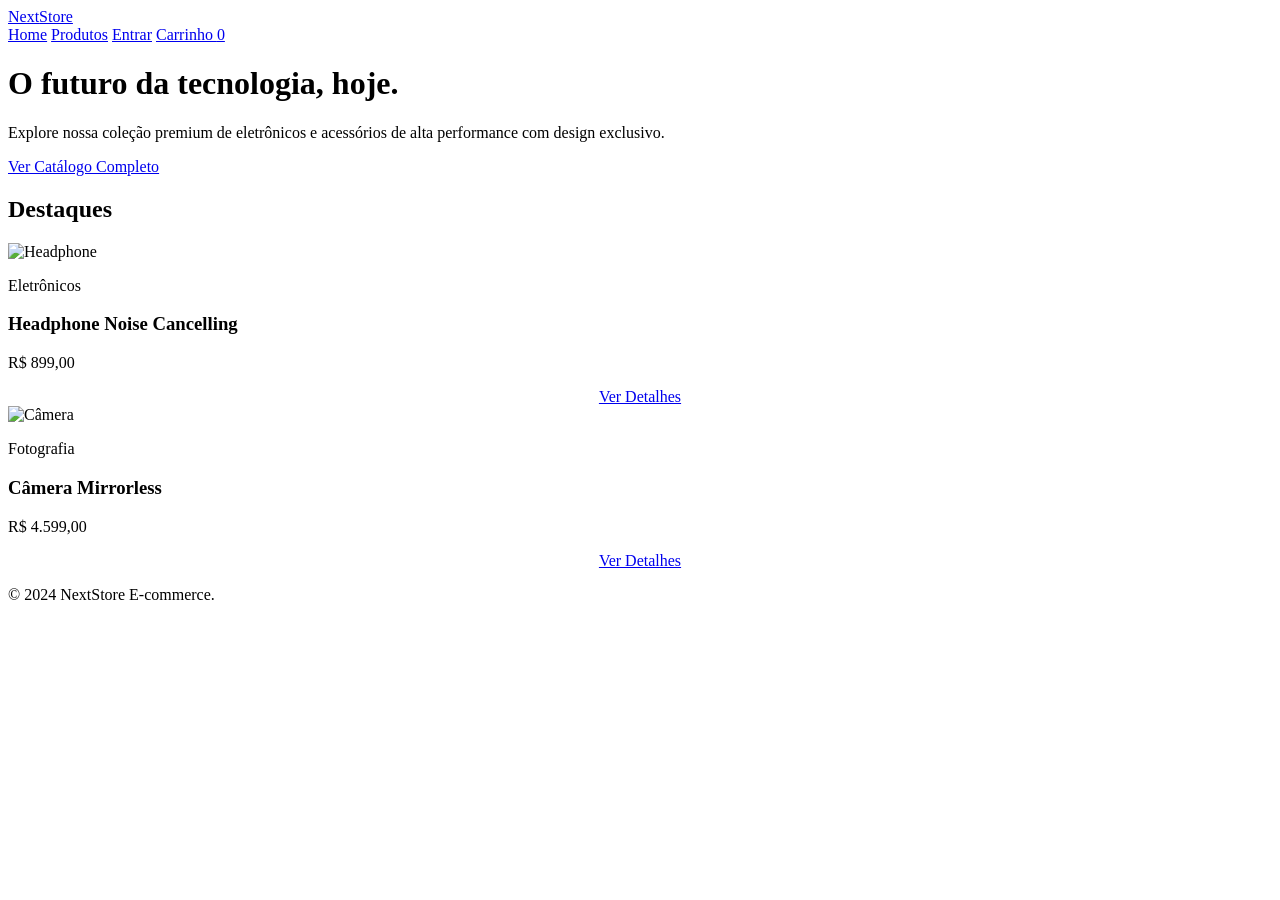
==== index.html @ 216e70eb "Add files via upload" ====
<!DOCTYPE html>
<html lang="pt-BR">
<head>
    <script src="js/gtm/gtm.js"></script>
    <meta charset="UTF-8">
    <meta name="viewport" content="width=device-width, initial-scale=1.0">
    <title>NextStore | Home</title>
    <link rel="stylesheet" href="css/index.css">
</head>
<body>
    <noscript><iframe src="https://www.googletagmanager.com/ns.html?id=GTM-P9KTM5ZM"
height="0" width="0" style="display:none;visibility:hidden"></iframe></noscript>
    <nav class="navbar">
        <a href="index.html" class="logo">Next<span>Store</span></a>
        <div class="nav-links">
            <a href="index.html">Home</a>
            <a href="products.html">Produtos</a>
            <a href="login.html">Entrar</a>
            <a href="checkout.html">Carrinho <span id="cart-count" class="cart-badge">0</span></a>
        </div>
    </nav>

    <header class="hero">
        <h1>O futuro da tecnologia, hoje.</h1>
        <p>Explore nossa coleção premium de eletrônicos e acessórios de alta performance com design exclusivo.</p>
        <a href="products.html" class="btn-primary">Ver Catálogo Completo</a>
    </header>

    <main class="container">
        <h2 class="section-title">Destaques</h2>
        <div class="product-grid">
            <!-- Produto 1 -->
            <div class="product-card">
                <img src="https://images.unsplash.com/photo-1505740420928-5e560c06d30e?auto=format&fit=crop&w=600&q=80" alt="Headphone">
                <div class="product-info">
                    <p class="product-category">Eletrônicos</p>
                    <h3 class="product-title">Headphone Noise Cancelling</h3>
                    <p class="product-price">R$ 899,00</p>
                    <a href="product.html?id=SKU01" class="btn-outline" style="display: block; text-align: center;">Ver Detalhes</a>
                </div>
            </div>
            <!-- Produto 2 -->
            <div class="product-card">
                <img src="https://images.unsplash.com/photo-1516035069371-29a1b244cc32?auto=format&fit=crop&w=600&q=80" alt="Câmera">
                <div class="product-info">
                    <p class="product-category">Fotografia</p>
                    <h3 class="product-title">Câmera Mirrorless</h3>
                    <p class="product-price">R$ 4.599,00</p>
                    <a href="product.html?id=SKU02" class="btn-outline" style="display: block; text-align: center;">Ver Detalhes</a>
                </div>
            </div>
        </div>
    </main>

    <footer>
        <p>&copy; 2024 NextStore E-commerce.</p>
    </footer>

    <script src="js/index.js"></script>
</body>
</html>
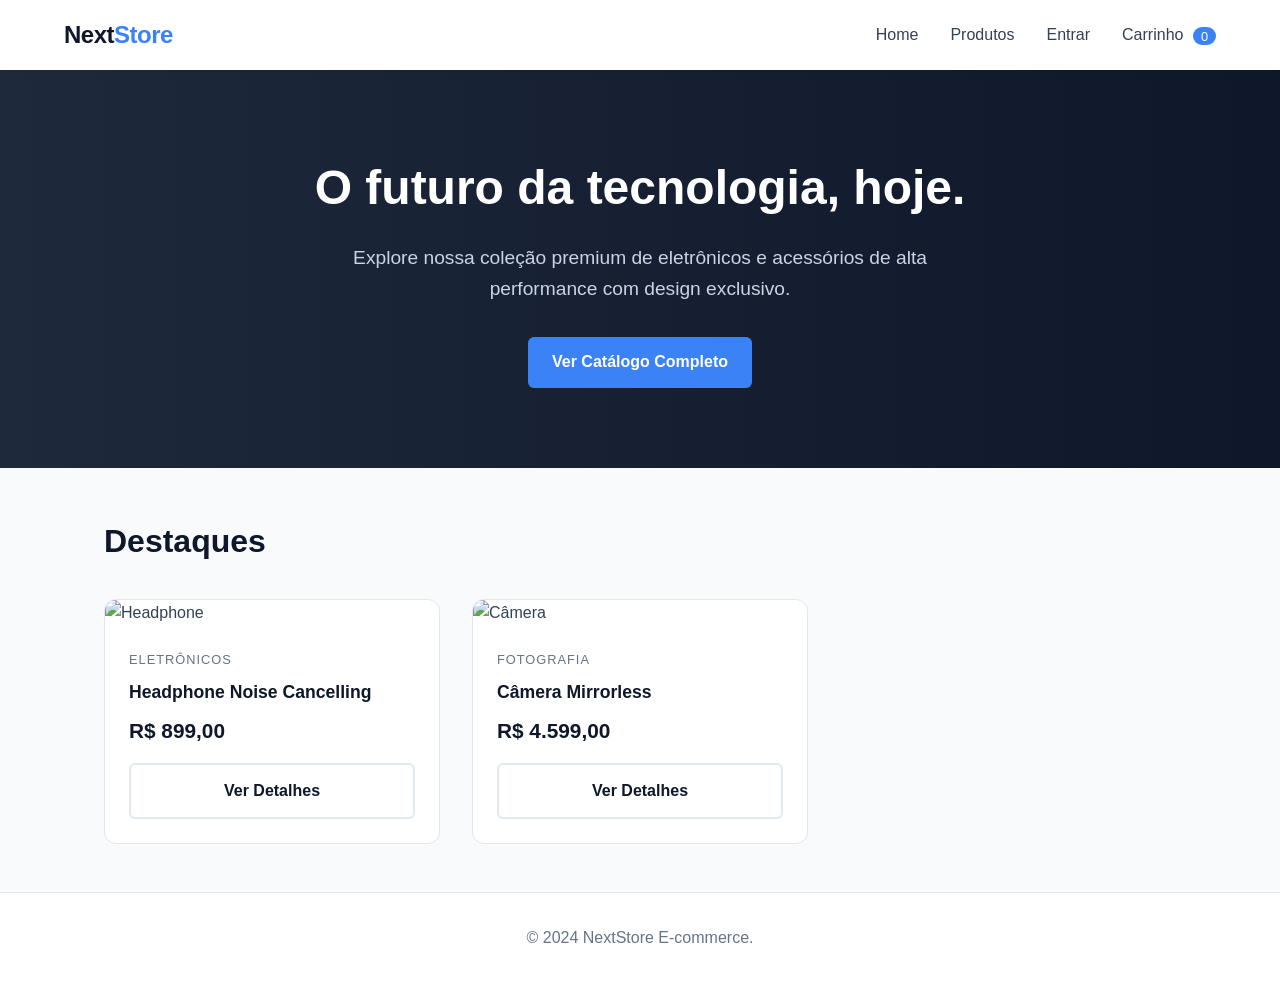
==== commit c7964d4c: "adding Datalayer add_to_cart" ====
--- a/index.html
+++ b/index.html
@@ -57,5 +57,6 @@
     </footer>
 
     <script src="js/index.js"></script>
+    <script src="js/dataLayer.js"></script>
 </body>
 </html>
--- a/css/index.css
+++ b/css/index.css
@@ -0,0 +1,74 @@
+/* Variáveis de Cores e Estilo Moderno */
+:root {
+    --primary-color: #0f172a;
+    --accent-color: #3b82f6;
+    --accent-hover: #2563eb;
+    --bg-color: #f8fafc;
+    --text-main: #334155;
+    --text-muted: #64748b;
+    --border-color: #e2e8f0;
+    --white: #ffffff;
+}
+
+* { margin: 0; padding: 0; box-sizing: border-box; font-family: 'Inter', 'Segoe UI', sans-serif; }
+body { background-color: var(--bg-color); color: var(--text-main); line-height: 1.6; }
+a { text-decoration: none; color: inherit; }
+
+/* Navbar */
+.navbar { background-color: var(--white); padding: 1rem 5%; display: flex; justify-content: space-between; align-items: center; box-shadow: 0 1px 3px rgba(0,0,0,0.05); position: sticky; top: 0; z-index: 100; }
+.navbar .logo { font-size: 1.5rem; font-weight: 800; color: var(--primary-color); letter-spacing: -0.5px; }
+.navbar .logo span { color: var(--accent-color); }
+.nav-links { display: flex; gap: 2rem; align-items: center; }
+.nav-links a { font-weight: 500; transition: color 0.2s; }
+.nav-links a:hover { color: var(--accent-color); }
+.cart-badge { background-color: var(--accent-color); color: var(--white); padding: 0.1rem 0.5rem; border-radius: 20px; font-size: 0.8rem; margin-left: 5px; }
+
+/* Hero Section (Home) */
+.hero { background: linear-gradient(to right, #1e293b, #0f172a); color: var(--white); padding: 5rem 5%; text-align: center; }
+.hero h1 { font-size: 3rem; margin-bottom: 1rem; }
+.hero p { font-size: 1.2rem; color: #cbd5e1; margin-bottom: 2rem; max-width: 600px; margin-left: auto; margin-right: auto; }
+
+/* Botões */
+.btn-primary { background-color: var(--accent-color); color: var(--white); padding: 0.8rem 1.5rem; border-radius: 6px; font-weight: 600; border: none; cursor: pointer; transition: background 0.2s; display: inline-block; }
+.btn-primary:hover { background-color: var(--accent-hover); }
+.btn-outline { background-color: transparent; border: 2px solid var(--border-color); color: var(--primary-color); padding: 0.8rem 1.5rem; border-radius: 6px; font-weight: 600; cursor: pointer; transition: all 0.2s; }
+.btn-outline:hover { border-color: var(--primary-color); }
+
+/* Grid de Produtos */
+.container { max-width: 1200px; margin: 0 auto; padding: 3rem 5%; }
+.section-title { font-size: 2rem; margin-bottom: 2rem; color: var(--primary-color); }
+.product-grid { display: grid; grid-template-columns: repeat(auto-fill, minmax(280px, 1fr)); gap: 2rem; }
+
+/* Product Card */
+.product-card { background: var(--white); border-radius: 12px; overflow: hidden; border: 1px solid var(--border-color); transition: transform 0.2s, box-shadow 0.2s; }
+.product-card:hover { transform: translateY(-5px); box-shadow: 0 10px 15px -3px rgba(0,0,0,0.1); }
+.product-card img { width: 100%; height: 250px; object-fit: cover; }
+.product-info { padding: 1.5rem; }
+.product-category { font-size: 0.8rem; color: var(--text-muted); text-transform: uppercase; letter-spacing: 1px; }
+.product-title { font-size: 1.1rem; font-weight: 600; margin: 0.5rem 0; color: var(--primary-color); }
+.product-price { font-size: 1.3rem; font-weight: 700; color: var(--primary-color); margin-bottom: 1rem; }
+
+/* Página de Produto Detalhe */
+.product-detail-layout { display: grid; grid-template-columns: 1fr 1fr; gap: 4rem; align-items: start; }
+.product-gallery img { width: 100%; border-radius: 12px; box-shadow: 0 4px 6px -1px rgba(0,0,0,0.1); }
+.product-meta h1 { font-size: 2.5rem; margin-bottom: 1rem; color: var(--primary-color); }
+.product-meta .price { font-size: 2rem; font-weight: 700; color: var(--accent-color); margin-bottom: 1.5rem; }
+.product-meta .desc { color: var(--text-muted); margin-bottom: 2rem; font-size: 1.1rem; }
+
+/* Formulários (Login / Checkout) */
+.form-wrapper { max-width: 500px; margin: 0 auto; background: var(--white); padding: 2.5rem; border-radius: 12px; border: 1px solid var(--border-color); box-shadow: 0 4px 6px -1px rgba(0,0,0,0.05); }
+.form-group { margin-bottom: 1.5rem; }
+.form-group label { display: block; font-weight: 500; margin-bottom: 0.5rem; color: var(--primary-color); }
+.form-group input { width: 100%; padding: 0.8rem; border: 1px solid var(--border-color); border-radius: 6px; font-size: 1rem; outline: none; transition: border-color 0.2s; }
+.form-group input:focus { border-color: var(--accent-color); }
+.checkout-summary { background: var(--white); padding: 2rem; border-radius: 12px; border: 1px solid var(--border-color); margin-bottom: 2rem; }
+.summary-item { display: flex; justify-content: space-between; border-bottom: 1px solid var(--border-color); padding: 1rem 0; }
+.summary-total { display: flex; justify-content: space-between; padding-top: 1rem; font-size: 1.3rem; font-weight: 700; }
+
+/* Footer */
+footer { background: var(--white); border-top: 1px solid var(--border-color); text-align: center; padding: 2rem; color: var(--text-muted); margin-top: auto; }
+
+@media (max-width: 768px) {
+    .product-detail-layout { grid-template-columns: 1fr; gap: 2rem; }
+    .nav-links { gap: 1rem; }
+}
